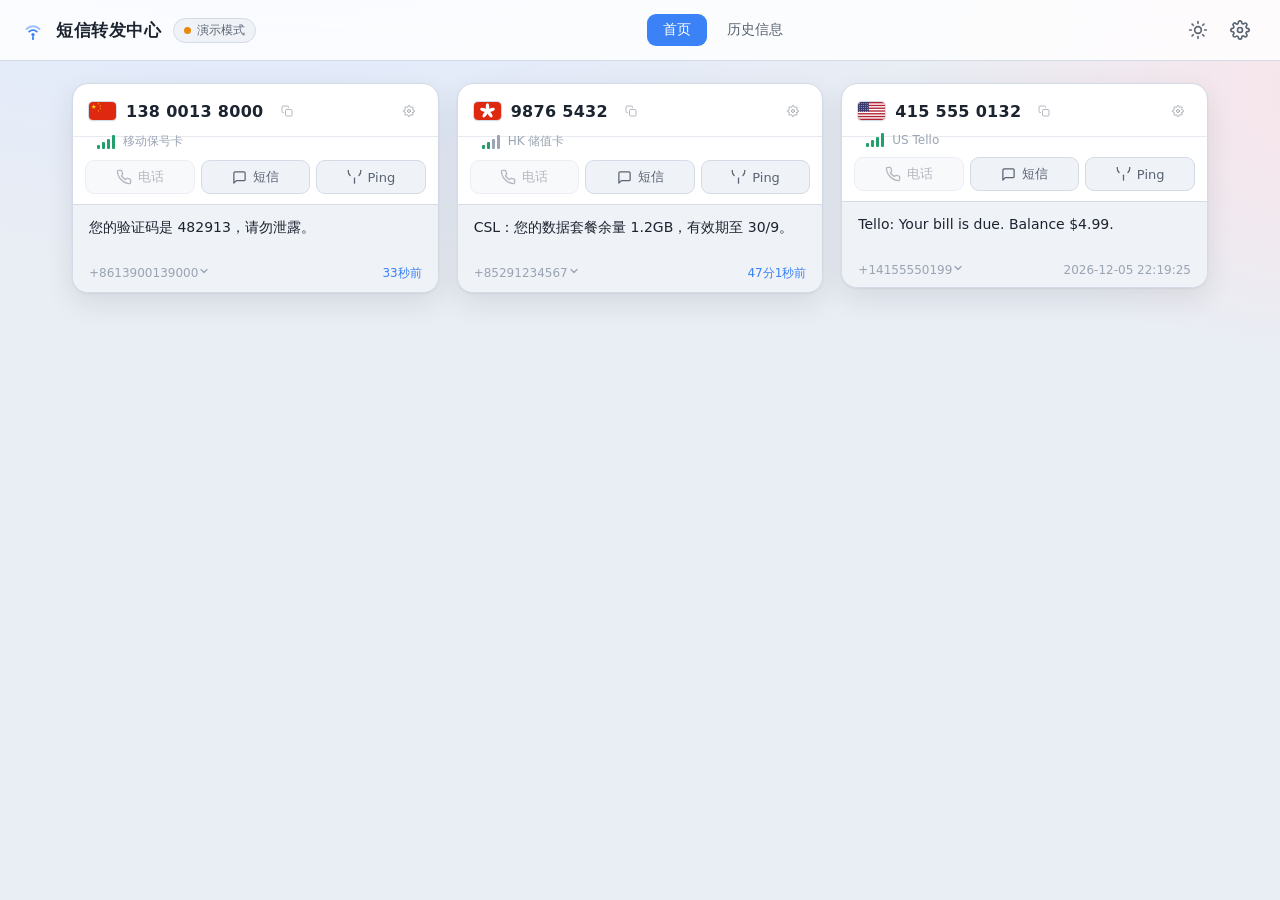
==== web/demo.html @ c720737f "初始提交：多卡短信转发服务（Go）" ====
<!DOCTYPE html>
<html lang="zh-CN">
<head>
  <meta charset="UTF-8">
  <meta name="viewport" content="width=device-width, initial-scale=1.0">
  <title>短信转发中心（演示）</title>
  <link rel="stylesheet" href="style.css">
  <link rel="icon" href="data:image/svg+xml,%3Csvg xmlns='http://www.w3.org/2000/svg' viewBox='0 0 64 64'%3E%3Crect width='64' height='64' rx='14' fill='%233b82f6'/%3E%3Cg fill='none' stroke='%23fff' stroke-width='4' stroke-linecap='round'%3E%3Cpath d='M20 29a17 17 0 0 1 24 0'/%3E%3Cpath d='M13 22a27 27 0 0 1 38 0' opacity='.55'/%3E%3C/g%3E%3Ccircle cx='32' cy='35' r='5' fill='%23fff'/%3E%3Cpath d='M32 40v14' stroke='%23fff' stroke-width='4' stroke-linecap='round'/%3E%3C/svg%3E">
</head>
<body>
  <header class="topbar">
    <div class="topbar-left">
      <span class="logo"><svg viewBox="0 0 24 24" fill="none" stroke="currentColor" stroke-width="2" stroke-linecap="round"><path d="M4.9 10.9a10 10 0 0 1 14.2 0" opacity=".5"/><path d="M7.8 13.8a6 6 0 0 1 8.4 0"/><circle cx="12" cy="17" r="1.8" fill="currentColor" stroke="none"/><path d="M12 19.5v2.5"/></svg></span>
      <h1>短信转发中心</h1>
      <span class="conn-badge" id="connBadge" title="后端连接状态"><span class="dot"></span>演示模式</span>
    </div>
    <nav class="topbar-tabs">
      <a class="tab active" href="./demo.html">首页</a>
      <a class="tab" href="./demo-history.html">历史信息</a>
    </nav>
    <div class="topbar-right">
      <button class="icon-btn" id="themeBtn" title="切换明暗主题">
        <svg class="icon-sun" viewBox="0 0 24 24" fill="none" stroke="currentColor" stroke-width="2" stroke-linecap="round"><circle cx="12" cy="12" r="4"/><path d="M12 2v2M12 20v2M4.93 4.93l1.41 1.41M17.66 17.66l1.41 1.41M2 12h2M20 12h2M4.93 19.07l1.41-1.41M17.66 6.34l1.41-1.41"/></svg>
        <svg class="icon-moon" viewBox="0 0 24 24" fill="none" stroke="currentColor" stroke-width="2" stroke-linecap="round" stroke-linejoin="round"><path d="M21 12.79A9 9 0 1 1 11.21 3 7 7 0 0 0 21 12.79z"/></svg>
      </button>
      <button class="icon-btn" id="settingsBtn" title="设置">
        <svg viewBox="0 0 24 24" fill="none" stroke="currentColor" stroke-width="2" stroke-linecap="round" stroke-linejoin="round"><circle cx="12" cy="12" r="3"/><path d="M19.4 15a1.65 1.65 0 0 0 .33 1.82l.06.06a2 2 0 1 1-2.83 2.83l-.06-.06a1.65 1.65 0 0 0-1.82-.33 1.65 1.65 0 0 0-1 1.51V21a2 2 0 1 1-4 0v-.09A1.65 1.65 0 0 0 9 19.4a1.65 1.65 0 0 0-1.82.33l-.06.06a2 2 0 1 1-2.83-2.83l.06-.06a1.65 1.65 0 0 0 .33-1.82 1.65 1.65 0 0 0-1.51-1H3a2 2 0 1 1 0-4h.09A1.65 1.65 0 0 0 4.6 9a1.65 1.65 0 0 0-.33-1.82l-.06-.06a2 2 0 1 1 2.83-2.83l.06.06a1.65 1.65 0 0 0 1.82.33H9a1.65 1.65 0 0 0 1-1.51V3a2 2 0 1 1 4 0v.09a1.65 1.65 0 0 0 1 1.51 1.65 1.65 0 0 0 1.82-.33l.06-.06a2 2 0 1 1 2.83 2.83l-.06.06a1.65 1.65 0 0 0-.33 1.82V9a1.65 1.65 0 0 0 1.51 1H21a2 2 0 1 1 0 4h-.09a1.65 1.65 0 0 0-1.51 1z"/></svg>
      </button>
    </div>
  </header>

  <main id="main">
    <div class="card-grid" id="cardGrid"></div>
    <div class="empty-hint" id="emptyHint" hidden>暂无卡片，插入模块后将自动检测添加</div>
  </main>

  <!-- 发送短信弹窗 -->
  <div class="modal-backdrop" id="smsModal" hidden>
    <div class="modal">
      <div class="modal-head"><h2 id="smsModalTitle">发送短信</h2><button class="icon-btn close-btn" data-close="smsModal">✕</button></div>
      <div class="modal-body">
        <label class="field"><span>发件卡</span><span class="from-card"><span class="flag" id="smsFromFlag"></span><input id="smsFrom" readonly></span></label>
        <label class="field"><span>收件人号码</span><input id="smsTo" type="tel" placeholder="如 13800138000 或 +85212345678"></label>
        <label class="field"><span>短信内容</span><textarea id="smsText" rows="4" placeholder="输入短信内容（70 字以内为单条计费）"></textarea></label>
        <p class="field-tip" id="smsCounter">0 字 · 1 条短信</p>
      </div>
      <div class="modal-foot"><button class="btn ghost" data-close="smsModal">取消</button><button class="btn primary" id="smsSendBtn">发送</button></div>
    </div>
  </div>

  <!-- Ping 测试弹窗 -->
  <div class="modal-backdrop" id="pingModal" hidden>
    <div class="modal">
      <div class="modal-head"><h2 id="pingModalTitle">Ping 测试</h2><button class="icon-btn close-btn" data-close="pingModal">✕</button></div>
      <div class="modal-body">
        <div class="ping-result" id="pingResult">正在激活数据连接…</div>
      </div>
      <div class="modal-foot"><button class="btn ghost" data-close="pingModal">关闭</button><button class="btn primary" id="pingRetryBtn">重新测试</button></div>
    </div>
  </div>

  <!-- 历史短信弹窗（点击“查看全部”时在小屏使用，卡片内展开为主交互） -->
  <div class="modal-backdrop" id="historyModal" hidden>
    <div class="modal modal-wide">
      <div class="modal-head"><h2 id="historyModalTitle">历史短信</h2><button class="icon-btn close-btn" data-close="historyModal">✕</button></div>
      <div class="modal-body"><div class="history-list" id="historyList"></div></div>
    </div>
  </div>

  <!-- 设置弹窗 -->
  <div class="modal-backdrop" id="settingsModal" hidden>
    <div class="modal modal-wide">
      <div class="modal-head"><h2>设置</h2><button class="icon-btn close-btn" data-close="settingsModal">✕</button></div>
      <div class="modal-body">
        <div class="tabs">
          <button class="tab active" data-tab="tabPush">推送通道</button>
          <button class="tab" data-tab="tabSystem">系统</button>
        </div>

        <section id="tabPush" class="tab-pane active">
          <div class="channel-list" id="channelList"></div>
          <button class="btn ghost add-btn" id="addChannelBtn">＋ 添加通道</button>
        </section>

        <section id="tabSystem" class="tab-pane">
          <label class="field"><span>管理员指令说明</span>
            <div class="cmd-help">
              <p>用管理员号码向本卡发送短信即可远程控制：</p>
              <p><code>SMS:号码:内容</code> — 通过该卡转发发送短信</p>
              <p><code>RESET</code> — 重启设备</p>
            </div>
          </label>
          <button class="btn danger" id="rebootBtn">重启程序</button>
        </section>
      </div>
      <div class="modal-foot"><button class="btn ghost" data-close="settingsModal">取消</button><button class="btn primary" id="saveSettingsBtn">保存全部</button></div>
    </div>
  </div>

  <!-- 单卡设置弹窗（首页卡片齿轮进入） -->
  <div class="modal-backdrop" id="cardCfgModal" hidden>
    <div class="modal">
      <div class="modal-head"><h2 id="cardCfgTitle">卡片设置</h2><button class="icon-btn close-btn" data-close="cardCfgModal">✕</button></div>
      <div class="modal-body">
        <div class="cfg-grid" id="cardCfgGrid"></div>
      </div>
      <div class="modal-foot"><button class="btn danger" id="cardDelBtn">删除卡片</button><span class="spacer"></span><button class="btn ghost" data-close="cardCfgModal">取消</button><button class="btn primary" id="cardSaveBtn">保存</button></div>
    </div>
  </div>

  <!-- Toast -->
  <div class="toast-wrap" id="toastWrap"></div>

  <script src="demo.js"></script>
  <script src="app.js"></script>
</body>
</html>
---- web/style.css ----
/* ===== 主题变量 ===== */
:root {
  color-scheme: light;
  --bg: #e9edf4;
  --bg-grad: radial-gradient(1200px 600px at 20% -10%, #dfe9ff 0%, transparent 60%),
             radial-gradient(900px 500px at 110% 10%, #fbe4e9 0%, transparent 55%);
  --surface: #ffffff;
  --surface-2: #eff2f7;
  --text: #1c2430;
  --text-2: #5a6472;
  --text-3: #9aa4b2;
  --border: #d3dbe6;
  --primary: #3b82f6;
  --primary-hover: #2f6ee0;
  --danger: #e5484d;
  --success: #22a06b;
  --warn: #e8890c;
  --shadow: 0 1px 2px rgba(28, 36, 48, .06), 0 10px 28px rgba(28, 36, 48, .10);
  --shadow-lift: 0 2px 6px rgba(28, 36, 48, .08), 0 16px 40px rgba(28, 36, 48, .13);
  --bubble-in: #eef2f7;
  --bubble-out: #dbeafe;
  --glow: 0 0 0 3px rgba(59, 130, 246, .18);
}

html[data-theme="dark"] {
  color-scheme: dark;
  --bg: #0f141b;
  --bg-grad: radial-gradient(1200px 600px at 20% -10%, #16202e 0%, transparent 60%),
             radial-gradient(900px 500px at 110% 10%, #241a22 0%, transparent 55%);
  --surface: #171e28;
  --surface-2: #1d2532;
  --text: #e8edf4;
  --text-2: #aab4c2;
  --text-3: #67717f;
  --border: #27303e;
  --primary: #4d8dff;
  --primary-hover: #6b9eff;
  --danger: #f26669;
  --success: #34b37d;
  --warn: #f0a24a;
  --shadow: 0 1px 2px rgba(0, 0, 0, .3), 0 8px 24px rgba(0, 0, 0, .35);
  --shadow-lift: 0 2px 6px rgba(0, 0, 0, .35), 0 16px 40px rgba(0, 0, 0, .5);
  --bubble-in: #222b38;
  --bubble-out: #1d3a63;
  --glow: 0 0 0 3px rgba(77, 141, 255, .22);
}

/* ===== 基础 ===== */
* { box-sizing: border-box; }
[hidden] { display: none !important; }
html { height: 100%; }
body {
  margin: 0;
  min-height: 100%;
  background: var(--bg-grad), var(--bg);
  background-attachment: fixed;
  color: var(--text);
  font-family: system-ui, -apple-system, "Segoe UI", "PingFang SC", "Noto Sans SC", "Microsoft YaHei", sans-serif;
  transition: background-color .25s, color .25s;
  -webkit-font-smoothing: antialiased;
}
button { font: inherit; cursor: pointer; }
input, textarea { font: inherit; color: inherit; }

/* ===== 顶栏 ===== */
.topbar {
  position: sticky; top: 0; z-index: 50;
  display: flex; justify-content: space-between; align-items: center;
  padding: 12px 22px;
  background: color-mix(in srgb, var(--surface) 82%, transparent);
  backdrop-filter: blur(14px);
  border-bottom: 1px solid var(--border);
}
.topbar-left { display: flex; align-items: center; gap: 12px; }
.logo { display: inline-flex; color: var(--primary); }
.logo svg { width: 22px; height: 22px; }
.topbar h1 { font-size: 17px; font-weight: 700; margin: 0; letter-spacing: .5px; }
.conn-badge {
  display: inline-flex; align-items: center; gap: 6px;
  font-size: 12px; color: var(--text-2);
  background: var(--surface-2); border: 1px solid var(--border);
  padding: 3px 10px; border-radius: 99px;
}
.conn-badge .dot { width: 7px; height: 7px; border-radius: 50%; background: var(--warn); }
.conn-badge.online .dot { background: var(--success); box-shadow: 0 0 6px var(--success); }
.topbar-right { display: flex; gap: 6px; }

/* ===== 顶栏导航 Tab（首页 / 历史信息） ===== */
.topbar-tabs { display: flex; gap: 4px; margin-left: 10px; }
.topbar-tabs .tab { text-decoration: none; }

.icon-btn {
  display: inline-flex; align-items: center; justify-content: center;
  width: 36px; height: 36px; border-radius: 10px;
  background: transparent; color: var(--text-2);
  border: 1px solid transparent;
  transition: all .15s;
}
.icon-btn:hover { background: var(--surface-2); color: var(--text); }
.icon-btn svg { width: 20px; height: 20px; }

html[data-theme="dark"] .icon-sun { display: none; }
html:not([data-theme="dark"]) .icon-moon { display: none; }

/* ===== 统计条（已移除） ===== */

/* ===== 卡片网格 ===== */
main { max-width: 1180px; margin: 0 auto; padding: 22px 22px 48px; }
.card-grid {
  display: grid;
  grid-template-columns: repeat(auto-fill, minmax(340px, 1fr));
  gap: 18px;
  align-items: start; /* 禁止同行卡片等高拉伸：展开一张时其余卡片保持自身高度 */
}
.empty-hint { text-align: center; color: var(--text-3); padding: 60px 0; }

.phone-card {
  background: var(--surface);
  border: 1px solid var(--border);
  border-radius: 16px;
  box-shadow: var(--shadow);
  overflow: hidden;
  display: flex; flex-direction: column;
  transition: box-shadow .2s, transform .2s, border-color .2s;
}
.phone-card:hover { box-shadow: var(--shadow-lift); transform: translateY(-2px); }
.phone-card.new-arrival { border-color: var(--primary); box-shadow: var(--shadow-lift), var(--glow); }
.phone-card.offline { opacity: .75; }

/* 卡片头（亮色主题下加一条发丝线，帮助卡片内部区块识别） */
.card-head {
  display: flex; align-items: center; gap: 10px;
  padding: 14px 16px 12px;
  border-bottom: 1px solid color-mix(in srgb, var(--border) 55%, transparent);
}
.flag { display: inline-flex; border-radius: 4px; overflow: hidden; box-shadow: 0 0 0 1px var(--border), 0 1px 2px rgba(0,0,0,.1); flex-shrink: 0; }
.flag svg { width: 27px; height: 18px; display: block; }
.card-head .spacer { flex: 1; }
.card-number {
  font-size: 16px; font-weight: 700; letter-spacing: .3px; font-variant-numeric: tabular-nums;
  white-space: nowrap; overflow: hidden; text-overflow: ellipsis; min-width: 0;
}
.copy-btn {
  width: 26px; height: 26px; border-radius: 7px;
  opacity: .45; flex-shrink: 0;
}
.copy-btn svg { width: 14px; height: 14px; }
.copy-btn:hover { opacity: 1; color: var(--primary); background: var(--surface-2); }
/* 副行：信号格 + 备注标签（不与号码挤一行） */
.card-sub {
  display: flex; align-items: center; gap: 8px;
  padding: 0 16px 10px;
  margin-top: -4px;
}
.card-label {
  font-size: 12px; color: var(--text-3);
  white-space: nowrap; overflow: hidden; text-overflow: ellipsis; min-width: 0;
}

.signal { margin-left: 8px; display: inline-flex; gap: 2px; align-items: flex-end; height: 14px; }
.signal i { width: 3px; border-radius: 1px; background: var(--text-3); }
.signal i:nth-child(1) { height: 4px; }
.signal i:nth-child(2) { height: 7px; }
.signal i:nth-child(3) { height: 10px; }
.signal i:nth-child(4) { height: 14px; }
.signal.s4 i, .signal.s3 i:nth-child(-n+3), .signal.s2 i:nth-child(-n+2), .signal.s1 i:nth-child(1) { background: var(--success); }

/* 操作行 */
.card-actions {
  display: flex; gap: 6px;
  padding: 0 12px 10px;
}
.act-btn {
  flex: 1;
  display: flex; align-items: center; justify-content: center; gap: 6px;
  padding: 7px 0;
  font-size: 13px;
  border-radius: 9px;
  border: 1px solid var(--border);
  background: var(--surface-2);
  color: var(--text-2);
  transition: all .15s;
}
.act-btn:hover { border-color: var(--primary); color: var(--primary); background: color-mix(in srgb, var(--primary) 8%, var(--surface-2)); }
.act-btn.disabled { opacity: .45; cursor: not-allowed; }
.act-btn.disabled:hover { border-color: var(--border); color: var(--text-2); }
.act-btn svg { width: 15px; height: 15px; }
.act-btn .phone-ico { width: 16px; height: 16px; }

/* 短信框体（点击展开） */
.sms-box {
  border-top: 1px solid var(--border);
  background: var(--surface-2);
  cursor: pointer;
  transition: background .15s;
}
.sms-box:hover { background: color-mix(in srgb, var(--primary) 4%, var(--surface-2)); }
.sms-preview {
  padding: 12px 16px 10px;
}
.sms-preview-text {
  font-size: 14px; line-height: 1.5;
  display: -webkit-box; -webkit-line-clamp: 2; -webkit-box-orient: vertical;
  overflow: hidden; min-height: 42px;
  color: var(--text);
}
.sms-preview-meta {
  display: flex; justify-content: space-between; align-items: baseline;
  margin-top: 6px;
}
.sms-preview-from { font-size: 12px; color: var(--text-3); }
.sms-preview-time {
  font-size: 12px; color: var(--text-3);
  font-variant-numeric: tabular-nums;
  text-align: right;
}
.sms-preview-time.fresh { color: var(--primary); }

/* 展开的历史列表 */
.history-panel { display: none; }
.sms-box.expanded .history-panel { display: block; }
.sms-box.expanded .sms-preview .chevron { transform: rotate(180deg); }
.chevron { transition: transform .2s; display: inline-flex; }
.chevron svg { width: 12px; height: 12px; }

.history-panel {
  max-height: 300px; overflow-y: auto;
  border-top: 1px dashed var(--border);
  padding: 10px 14px;
  background: var(--surface);
  cursor: default;
}
.hist-item {
  display: flex; flex-direction: column;
  padding: 8px 10px; margin-bottom: 8px;
  border-radius: 10px;
  background: var(--bubble-in);
  animation: fadeIn .25s ease;
}
.hist-item.out { align-items: flex-end; background: var(--bubble-out); }
.hist-item .h-text { font-size: 13px; line-height: 1.45; word-break: break-all; }
.hist-item .h-meta { font-size: 11px; color: var(--text-3); margin-top: 4px; font-variant-numeric: tabular-nums; }
@keyframes fadeIn { from { opacity: 0; transform: translateY(4px); } to { opacity: 1; transform: none; } }
.hist-empty { text-align: center; color: var(--text-3); font-size: 12px; padding: 14px 0; }

/* 展开面板右下角「查看更多」→ 历史消息页 */
.hist-more {
  display: block; text-align: right;
  padding: 2px 10px 8px;
  font-size: 12px; color: var(--primary);
  text-decoration: none;
}
.hist-more:hover { text-decoration: underline; }

/* ===== 弹窗 ===== */
.modal-backdrop {
  position: fixed; inset: 0; z-index: 100;
  background: rgba(10, 14, 20, .45);
  backdrop-filter: blur(4px);
  display: flex; align-items: center; justify-content: center;
  padding: 20px;
  animation: fadeIn .18s ease;
}
.modal {
  width: 100%; max-width: 440px;
  max-height: calc(100vh - 60px);
  display: flex; flex-direction: column;
  background: var(--surface);
  border: 1px solid var(--border);
  border-radius: 16px;
  box-shadow: var(--shadow-lift);
}
.modal-wide { max-width: 640px; }
.modal-head {
  display: flex; justify-content: space-between; align-items: center;
  padding: 16px 20px 12px;
  border-bottom: 1px solid var(--border);
}
.modal-head h2 { margin: 0; font-size: 16px; font-weight: 700; }
.modal-body { padding: 16px 20px; overflow-y: auto; }
.modal-foot {
  display: flex; justify-content: flex-end; align-items: center; gap: 10px;
  padding: 12px 20px 16px;
  border-top: 1px solid var(--border);
}
.modal-foot .spacer { flex: 1; }
/* 首页卡片齿轮：卡片设置入口（card-label 自带 margin-left:auto 把两者推到右侧） */
.gear-btn { opacity: .55; flex-shrink: 0; }
.gear-btn:hover { opacity: 1; color: var(--primary); }
.gear-btn svg { width: 16px; height: 16px; }
.card-head .gear-btn { width: 26px; height: 26px; border-radius: 7px; }
.card-head .gear-btn svg { width: 14px; height: 14px; }

.field { display: flex; flex-direction: column; gap: 6px; margin-bottom: 14px; }
.field > span { font-size: 13px; color: var(--text-2); }
.field input, .field textarea, .field select {
  padding: 9px 12px;
  border-radius: 10px;
  border: 1px solid var(--border);
  background: var(--surface-2);
  outline: none;
  transition: border-color .15s, box-shadow .15s;
}
.field input:focus, .field textarea:focus, .field select:focus { border-color: var(--primary); box-shadow: var(--glow); }
.field input[readonly] { opacity: .7; }
.field-tip { font-size: 12px; color: var(--text-3); margin: -6px 0 10px; }

.from-card { display: flex; align-items: center; gap: 8px; }
.from-card input { flex: 1; }
.from-card .flag svg { width: 24px; height: 16px; }

.btn {
  padding: 9px 20px; border-radius: 10px; border: 1px solid transparent;
  font-size: 14px; font-weight: 500;
  transition: all .15s;
}
.btn.primary { background: var(--primary); color: #fff; }
.btn.primary:hover { background: var(--primary-hover); }
.btn.ghost { background: var(--surface-2); border-color: var(--border); color: var(--text-2); }
.btn.ghost:hover { color: var(--text); border-color: var(--text-3); }
.btn.danger { background: transparent; border-color: var(--danger); color: var(--danger); }
.btn.danger:hover { background: var(--danger); color: #fff; }

/* Ping 结果 */
.ping-result {
  background: var(--surface-2); border: 1px solid var(--border);
  border-radius: 12px; padding: 18px;
  font-size: 14px; line-height: 2;
  font-variant-numeric: tabular-nums;
  white-space: pre-wrap;
}
.ping-result.ok { border-color: var(--success); }
.ping-result.fail { border-color: var(--danger); }

/* 历史弹窗列表 */
.history-list { max-height: 60vh; overflow-y: auto; }

/* ===== 设置页 ===== */
.tabs { display: flex; gap: 6px; margin-bottom: 16px; border-bottom: 1px solid var(--border); padding-bottom: 10px; }
.tab {
  padding: 7px 16px; border-radius: 9px;
  background: transparent; border: none; color: var(--text-2); font-size: 14px;
  transition: all .15s;
}
.tab:hover { background: var(--surface-2); color: var(--text); }
.tab.active { background: var(--primary); color: #fff; }
.tab-pane { display: none; }
.tab-pane.active { display: block; }

.chan-item {
  background: var(--surface-2);
  border: 1px solid var(--border);
  border-radius: 12px;
  padding: 14px;
  margin-bottom: 12px;
}
.chan-head {
  display: flex; align-items: center; gap: 10px; margin-bottom: 10px;
}
.chan-head .ico { font-size: 18px; }
.chan-head b { font-size: 14px; }
.chan-head .spacer { flex: 1; }
.cfg-grid, .chan-grid {
  display: grid; grid-template-columns: minmax(0, 1fr) minmax(0, 1fr); gap: 10px;
}
.cfg-grid .field, .chan-grid .field { margin-bottom: 0; }
.cfg-grid .field.wide, .chan-grid .field.wide { grid-column: 1 / -1; }

.chan-type {
  display: flex; align-items: center; gap: 8px; font-weight: 600; font-size: 14px;
}
/* 通道类型下拉：不在 .field 容器内，需单独样式（否则是原生裸样式，暗色主题下尤其突兀） */
.chan-type select {
  padding: 6px 10px; border-radius: 9px;
  border: 1px solid var(--border); background: var(--surface-2); color: inherit;
  font: inherit;
  outline: none; transition: border-color .15s, box-shadow .15s;
}
.chan-type select:hover { border-color: var(--text-3); }
.chan-type select:focus { border-color: var(--primary); box-shadow: var(--glow); }
.toggle {
  position: relative; width: 38px; height: 22px; border-radius: 99px;
  background: var(--text-3); border: none; padding: 0;
  transition: background .2s; flex-shrink: 0;
}
.toggle::after {
  content: ""; position: absolute; top: 3px; left: 3px;
  width: 16px; height: 16px; border-radius: 50%;
  background: #fff; transition: left .2s;
  box-shadow: 0 1px 3px rgba(0, 0, 0, .25);
}
.toggle.on { background: var(--success); }
.toggle.on::after { left: 19px; }

.add-btn { width: 100%; }

.cmd-help {
  background: var(--surface-2); border: 1px solid var(--border);
  border-radius: 10px; padding: 10px 14px; font-size: 13px; color: var(--text-2);
}
.cmd-help p { margin: 4px 0; }
.cmd-help code {
  background: color-mix(in srgb, var(--primary) 12%, var(--surface));
  color: var(--primary); padding: 1px 6px; border-radius: 5px; font-size: 12px;
}

/* ===== Toast ===== */
.toast-wrap {
  position: fixed; bottom: 24px; left: 50%; transform: translateX(-50%);
  display: flex; flex-direction: column; gap: 8px; z-index: 200;
}
.toast {
  padding: 10px 20px; border-radius: 10px;
  background: var(--text); color: var(--bg);
  font-size: 14px; box-shadow: var(--shadow-lift);
  animation: toastIn .25s ease;
  max-width: 80vw;
}
.toast.success { background: var(--success); color: #fff; }
.toast.error { background: var(--danger); color: #fff; }
@keyframes toastIn { from { opacity: 0; transform: translateY(10px); } to { opacity: 1; transform: none; } }

/* ===== 响应式 ===== */
@media (max-width: 640px) {
  main { padding: 14px 14px 40px; }
  .card-grid { grid-template-columns: 1fr; }
  .topbar { padding: 10px 14px; }
  .conn-badge { display: none; }
}

/* ===== 滚动条 ===== */
::-webkit-scrollbar { width: 8px; height: 8px; }
::-webkit-scrollbar-thumb { background: var(--text-3); border-radius: 4px; opacity: .4; }
::-webkit-scrollbar-track { background: transparent; }
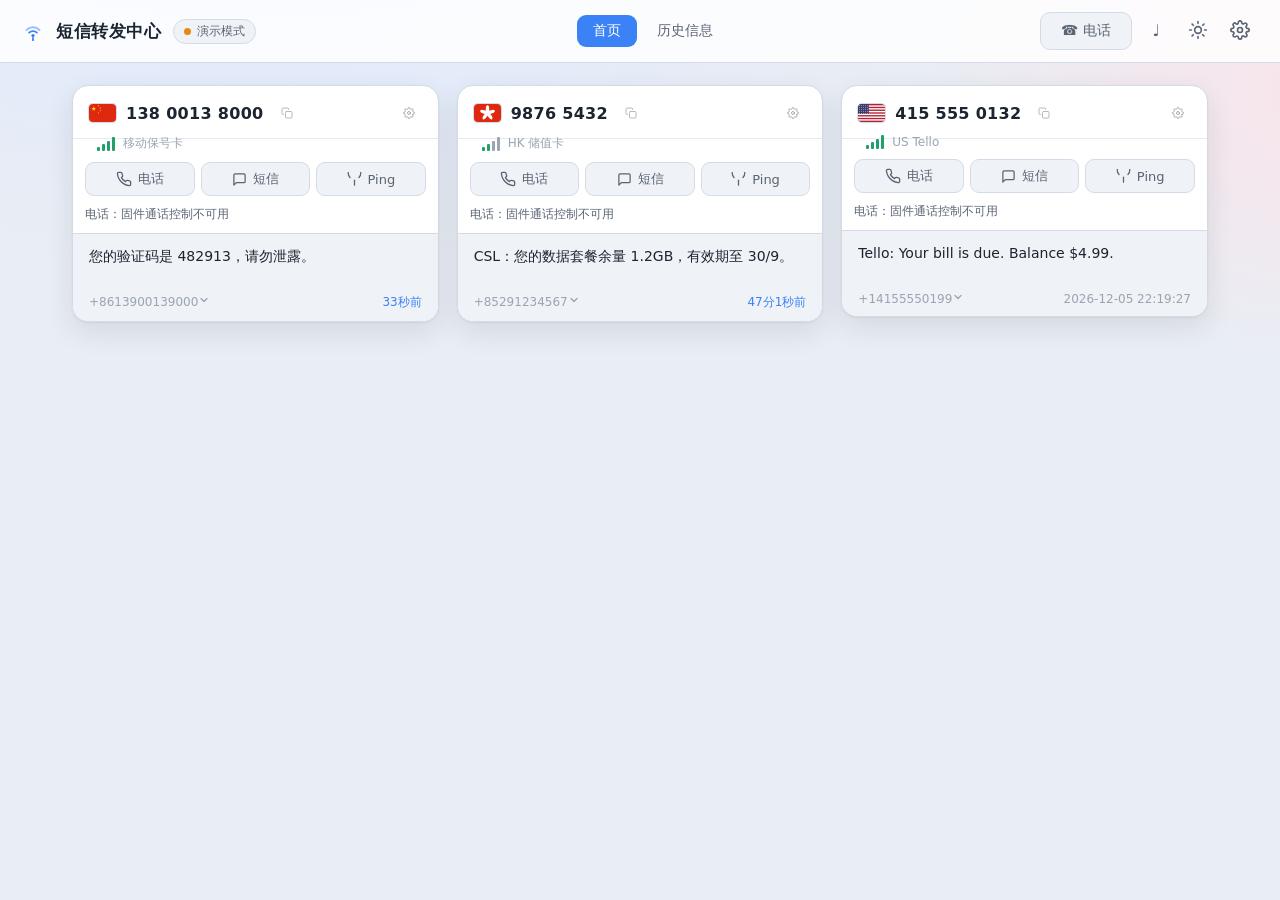
==== commit d1e598d8: "实现 ML307A 网页通话、USB 双向音频与持续静音保活 增加拨号、接听、挂断和来电界面，接入 USB 诊断音频收听及受限固件的实时麦克风上行。通话期间缺少语音时持续补静音，支持断线恢复、静音保留" ====
--- a/web/demo.html
+++ b/web/demo.html
@@ -19,6 +19,8 @@
       <a class="tab" href="./demo-history.html">历史信息</a>
     </nav>
     <div class="topbar-right">
+      <button class="btn ghost top-phone-btn" id="openPhoneBtn">☎ 电话</button>
+      <button class="icon-btn" id="callRingerBtn" title="开启来电提示音" aria-label="开启来电提示音" aria-pressed="false">♩</button>
       <button class="icon-btn" id="themeBtn" title="切换明暗主题">
         <svg class="icon-sun" viewBox="0 0 24 24" fill="none" stroke="currentColor" stroke-width="2" stroke-linecap="round"><circle cx="12" cy="12" r="4"/><path d="M12 2v2M12 20v2M4.93 4.93l1.41 1.41M17.66 17.66l1.41 1.41M2 12h2M20 12h2M4.93 19.07l1.41-1.41M17.66 6.34l1.41-1.41"/></svg>
         <svg class="icon-moon" viewBox="0 0 24 24" fill="none" stroke="currentColor" stroke-width="2" stroke-linecap="round" stroke-linejoin="round"><path d="M21 12.79A9 9 0 1 1 11.21 3 7 7 0 0 0 21 12.79z"/></svg>
@@ -33,6 +35,49 @@
     <div class="card-grid" id="cardGrid"></div>
     <div class="empty-hint" id="emptyHint" hidden>暂无卡片，插入模块后将自动检测添加</div>
   </main>
+
+  <div class="modal-backdrop" id="callModal" hidden>
+    <div class="modal phone-modal" role="dialog" aria-modal="true" aria-labelledby="callModalTitle">
+      <div class="modal-head"><h2 id="callModalTitle">拨号通话</h2><button class="icon-btn close-btn" data-close="callModal" aria-label="最小化电话窗口" title="最小化，通话继续">✕</button></div>
+      <div class="modal-body phone-body">
+        <label class="field phone-line"><span>使用这张 SIM 拨打</span><select id="callCardSelect" aria-label="通话 SIM 卡"></select></label>
+        <div class="phone-stage" id="callStage">
+          <div class="phone-avatar" id="callAvatar" aria-hidden="true">☎</div>
+          <div class="phone-peer" id="callPeer">准备拨号</div>
+          <p id="callStatus" role="status" aria-live="polite">查询通话状态…</p>
+          <div id="callTimer" class="phone-timer">00:00</div>
+        </div>
+        <p id="callError" class="phone-error" role="alert" hidden></p>
+        <label class="field phone-number"><span class="sr-only">拨打号码</span><input id="callTo" type="tel" inputmode="tel" autocomplete="tel" maxlength="21" placeholder="输入电话号码" aria-label="拨打号码"></label>
+        <div class="phone-keypad" id="callKeypad" aria-label="拨号键盘">
+          <button type="button" data-digit="1">1<small> </small></button><button type="button" data-digit="2">2<small>ABC</small></button><button type="button" data-digit="3">3<small>DEF</small></button>
+          <button type="button" data-digit="4">4<small>GHI</small></button><button type="button" data-digit="5">5<small>JKL</small></button><button type="button" data-digit="6">6<small>MNO</small></button>
+          <button type="button" data-digit="7">7<small>PQRS</small></button><button type="button" data-digit="8">8<small>TUV</small></button><button type="button" data-digit="9">9<small>WXYZ</small></button>
+          <button type="button" data-digit="+" aria-label="国际区号加号">+<small>国际区号</small></button><button type="button" data-digit="0">0<small> </small></button><button type="button" data-digit="backspace" aria-label="删除一位">⌫<small>删除</small></button>
+        </div>
+        <div class="phone-controls">
+          <button class="phone-action phone-dial" id="callDialBtn"><span aria-hidden="true">☎</span>拨打电话</button>
+          <button class="phone-action phone-answer" id="callAnswerBtn" hidden><span aria-hidden="true">☎</span>接听</button>
+          <button class="phone-action phone-hangup" id="callHangupBtn" hidden><span aria-hidden="true">☎</span>挂断</button>
+        </div>
+        <div class="phone-audio">
+          <div class="phone-audio-controls">
+            <button class="btn ghost" id="callSpeakerBtn" aria-pressed="false">开启收听</button>
+            <button class="btn ghost" id="callMicBtn" aria-pressed="false" disabled>开启麦克风</button>
+            <label class="phone-volume">音量<input id="callVolume" type="range" min="0" max="100" value="80" aria-label="通话播放音量"></label>
+          </div>
+          <p id="callMicReason" class="phone-note" role="status" hidden></p>
+          <p id="callAudioStatus" role="status">尚未开启收听</p>
+          <p class="phone-note" id="callCapability">正在检查网页音频…</p>
+        </div>
+        <p class="phone-note phone-close-note">关闭窗口可最小化通话；挂断请使用红色按钮。页面不会自动接听或保存录音。</p>
+      </div>
+    </div>
+  </div>
+  <aside id="callDock" class="call-dock" aria-label="当前电话" hidden>
+    <button id="callDockOpen" class="call-dock-main"><span class="call-dock-icon" aria-hidden="true">☎</span><span><strong id="callDockPeer"></strong><small id="callDockStatus"></small></span></button>
+    <button class="btn primary" id="callDockAnswer" hidden>接听</button><button class="btn danger" id="callDockHangup">挂断</button>
+  </aside>
 
   <!-- 发送短信弹窗 -->
   <div class="modal-backdrop" id="smsModal" hidden>
@@ -112,6 +157,7 @@
   <div class="toast-wrap" id="toastWrap"></div>
 
   <script src="demo.js"></script>
+  <script src="callaudio.js"></script>
   <script src="app.js"></script>
 </body>
 </html>
--- a/web/style.css
+++ b/web/style.css
@@ -186,6 +186,8 @@
 .act-btn.disabled:hover { border-color: var(--border); color: var(--text-2); }
 .act-btn svg { width: 15px; height: 15px; }
 .act-btn .phone-ico { width: 16px; height: 16px; }
+.call-summary { padding: 0 12px 10px; color: var(--text-2); font-size: 12px; overflow-wrap: anywhere; }
+.act-btn.call-ringing { color: var(--success); border-color: var(--success); }
 
 /* 短信框体（点击展开） */
 .sms-box {
@@ -432,3 +434,68 @@
 ::-webkit-scrollbar { width: 8px; height: 8px; }
 ::-webkit-scrollbar-thumb { background: var(--text-3); border-radius: 4px; opacity: .4; }
 ::-webkit-scrollbar-track { background: transparent; }
+
+/* ===== 网页电话 ===== */
+.sr-only { position: absolute; width: 1px; height: 1px; padding: 0; overflow: hidden; clip: rect(0,0,0,0); white-space: nowrap; border: 0; }
+.top-phone-btn { white-space: nowrap; }
+#callRingerBtn[aria-pressed="true"] { color: var(--primary); background: var(--surface-2); }
+.phone-modal { width: min(440px, calc(100vw - 24px)); }
+.phone-body { padding: 18px 26px 20px; }
+.phone-line { margin-bottom: 12px; }
+.phone-line select { width: 100%; min-width: 0; padding: 10px 12px; border: 1px solid var(--border); border-radius: 10px; color: var(--text); background: var(--surface-2); font: inherit; }
+.phone-stage { text-align: center; padding: 14px 0 12px; }
+.phone-avatar { width: 68px; height: 68px; display: grid; place-items: center; margin: 0 auto 14px; border-radius: 50%; color: #fff; font-size: 31px; background: linear-gradient(135deg,#159fdd,#3468ef); box-shadow: 0 8px 24px #287fea30; }
+.phone-peer { font-size: 25px; font-weight: 650; letter-spacing: .5px; overflow-wrap: anywhere; }
+#callStatus { color: var(--text-2); margin: 7px 0 0; font-size: 13px; }
+.phone-timer { font-size: 21px; font-variant-numeric: tabular-nums; color: var(--primary); margin-top: 12px; }
+.phone-stage[data-state="incoming"] .phone-avatar { animation: phone-pulse 1.5s infinite; background: var(--success); }
+.phone-stage[data-state="active"] .phone-avatar { background: linear-gradient(135deg,#18b69f,#138ac6); }
+.phone-number { margin: 3px 0 12px; }
+.phone-number input { width: 100%; text-align: center; font-size: 23px; letter-spacing: 1px; padding: 9px; border: 0; border-bottom: 1px solid var(--border); border-radius: 0; background: transparent; }
+.phone-number input:focus { outline: none; border-color: var(--primary); box-shadow: none; }
+.phone-keypad { display: grid; grid-template-columns: repeat(3,1fr); gap: 5px 18px; max-width: 300px; margin: auto; }
+.phone-keypad button { border: 0; border-radius: 14px; color: var(--text); background: transparent; font-size: 24px; font-weight: 500; min-height: 54px; padding: 5px 8px; transition: background .12s; }
+.phone-keypad button:hover { background: var(--surface-2); }
+.phone-keypad button:active { background: color-mix(in srgb,var(--primary) 15%,var(--surface)); }
+.phone-keypad small { display: block; font-size: 9px; min-height: 11px; color: var(--text-3); letter-spacing: 1.5px; }
+.phone-controls { display: flex; justify-content: center; gap: 18px; margin: 18px 0 20px; }
+.phone-action { display: flex; align-items: center; justify-content: center; gap: 8px; border: 0; border-radius: 99px; padding: 14px 28px; color: #fff; font-weight: 650; min-height: 48px; transition: filter .15s,transform .15s; }
+.phone-action:hover { filter: brightness(1.07); transform: translateY(-1px); }
+.phone-action:disabled { cursor: default; opacity: .4; transform: none; }
+.phone-dial { background: linear-gradient(110deg,#119ecb,#3573eb); min-width: 220px; }
+.phone-answer { background: var(--success); }
+.phone-hangup { background: var(--danger); }
+.phone-error { font-size: 13px; border-radius: 8px; padding: 10px; color: var(--danger); background: color-mix(in srgb,var(--danger) 8%,var(--surface)); }
+.phone-audio { border-top: 1px solid var(--border); padding-top: 14px; }
+.phone-audio-controls { display: flex; flex-wrap: wrap; gap: 8px; align-items: center; justify-content: center; }
+.phone-audio-controls .btn { padding: 7px 10px; font-size: 12px; }
+.phone-audio-controls button:disabled { opacity: .5; cursor: default; }
+.phone-volume { display: flex; gap: 8px; align-items: center; font-size: 12px; color: var(--text-2); }
+.phone-volume input { width: 90px; accent-color: var(--primary); }
+#callAudioStatus { font-size: 12px; color: var(--text-2); text-align: center; margin: 12px 0 6px; }
+#callAudioStatus[data-state="playing"] { color: var(--success); }
+#callAudioStatus[data-state="error"] { color: var(--danger); }
+.phone-note { font-size: 12px; color: var(--text-2); line-height: 1.65; margin: 6px 0 0; }
+.phone-close-note { color: var(--text-3); padding-top: 8px; }
+.call-dock { position: fixed; bottom: 20px; left: 50%; transform: translateX(-50%); z-index: 90; display: flex; align-items: center; gap: 10px; padding: 12px 16px; width: min(560px,calc(100vw - 24px)); border: 1px solid var(--border); border-radius: 18px; background: var(--surface); box-shadow: var(--shadow-lift); }
+.call-dock.incoming { border-color: var(--success); }
+.call-dock-main { display: flex; gap: 12px; align-items: center; min-width: 0; flex: 1; border: 0; background: none; color: var(--text); text-align: left; padding: 0; }
+.call-dock-main>span:last-child { min-width: 0; }
+.call-dock-main strong { display: block; font-size: 13px; overflow: hidden; text-overflow: ellipsis; white-space: nowrap; }
+.call-dock-main small { display: block; font-size: 12px; color: var(--text-2); margin-top: 3px; }
+.call-dock-icon { display: grid; place-items: center; width: 40px; height: 40px; border-radius: 50%; flex-shrink: 0; font-size: 24px; color: #fff; background: var(--primary); }
+.call-dock.incoming .call-dock-icon { background: var(--success); animation: phone-pulse 1.5s infinite; }
+@keyframes phone-pulse { 50% { box-shadow: 0 0 0 9px #20a97518; } }
+@media (prefers-reduced-motion: reduce) { .phone-avatar, .call-dock-icon { animation: none !important; } }
+@media (max-width: 560px) {
+  .topbar { flex-wrap: wrap; gap: 6px; }
+  .topbar-left { flex: 1; }
+  .topbar-tabs { order: 3; width: 100%; justify-content: center; margin-left: 0; }
+  .topbar-right { gap: 2px; }
+  .top-phone-btn { padding: 6px 9px; font-size: 12px; }
+  .topbar-left { gap: 6px; }.topbar h1 { font-size: 14px; }
+  .phone-body { padding: 12px 20px 16px; }.phone-stage { padding: 8px 0; }
+  .phone-avatar { width: 54px; height: 54px; margin-bottom: 10px; font-size: 26px; }
+  .phone-keypad button { min-height: 46px; }.phone-controls { margin: 13px 0; }
+  .call-dock { bottom: 12px; padding: 10px; }.call-dock .btn { font-size: 12px; padding: 8px 10px; }
+}
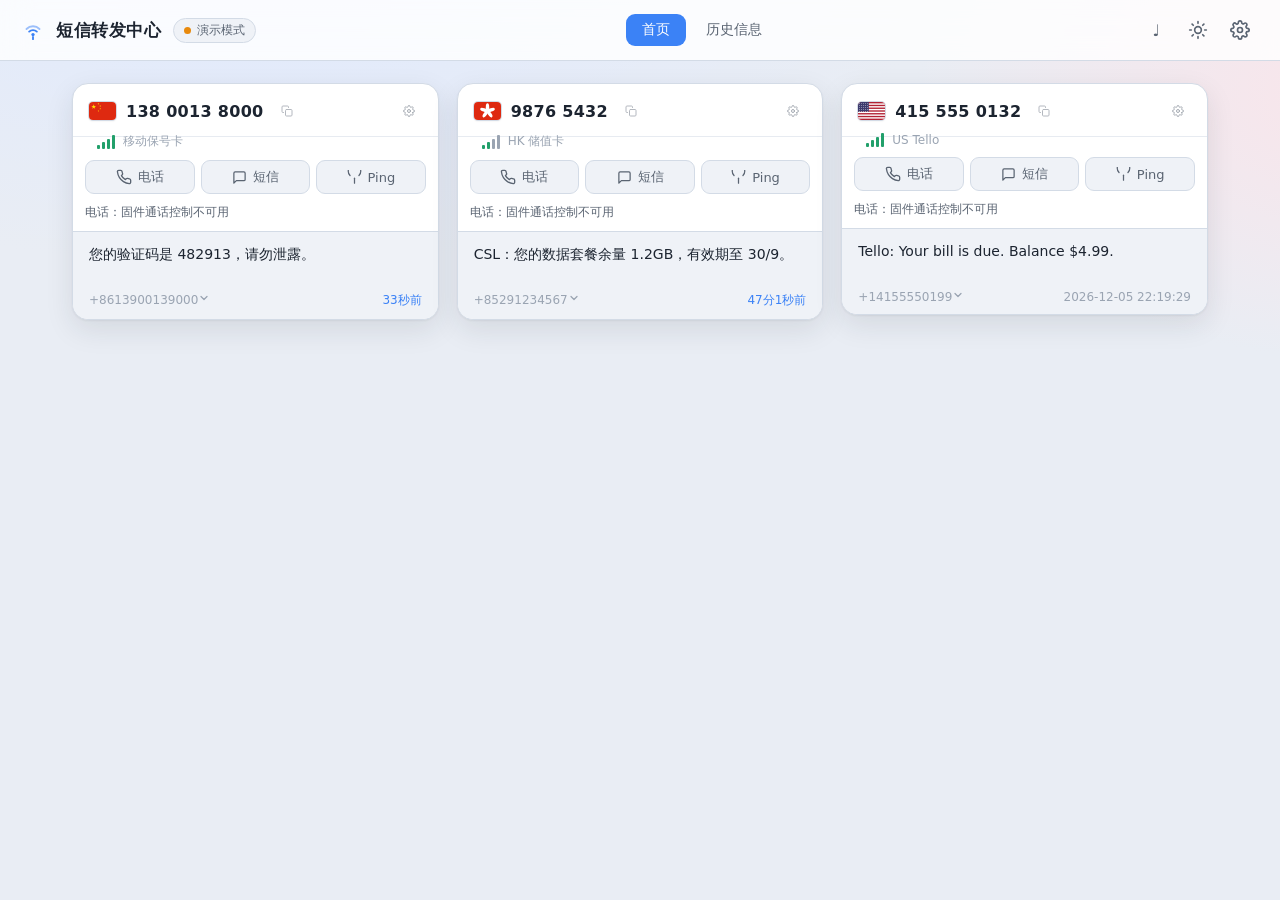
==== commit ba979957: "Add browser calling and Bark incoming-call alerts Support USB call audio, browser microphone capture" ====
--- a/web/demo.html
+++ b/web/demo.html
@@ -19,7 +19,6 @@
       <a class="tab" href="./demo-history.html">历史信息</a>
     </nav>
     <div class="topbar-right">
-      <button class="btn ghost top-phone-btn" id="openPhoneBtn">☎ 电话</button>
       <button class="icon-btn" id="callRingerBtn" title="开启来电提示音" aria-label="开启来电提示音" aria-pressed="false">♩</button>
       <button class="icon-btn" id="themeBtn" title="切换明暗主题">
         <svg class="icon-sun" viewBox="0 0 24 24" fill="none" stroke="currentColor" stroke-width="2" stroke-linecap="round"><circle cx="12" cy="12" r="4"/><path d="M12 2v2M12 20v2M4.93 4.93l1.41 1.41M17.66 17.66l1.41 1.41M2 12h2M20 12h2M4.93 19.07l1.41-1.41M17.66 6.34l1.41-1.41"/></svg>
--- a/web/style.css
+++ b/web/style.css
@@ -437,7 +437,6 @@
 
 /* ===== 网页电话 ===== */
 .sr-only { position: absolute; width: 1px; height: 1px; padding: 0; overflow: hidden; clip: rect(0,0,0,0); white-space: nowrap; border: 0; }
-.top-phone-btn { white-space: nowrap; }
 #callRingerBtn[aria-pressed="true"] { color: var(--primary); background: var(--surface-2); }
 .phone-modal { width: min(440px, calc(100vw - 24px)); }
 .phone-body { padding: 18px 26px 20px; }
@@ -445,7 +444,7 @@
 .phone-line select { width: 100%; min-width: 0; padding: 10px 12px; border: 1px solid var(--border); border-radius: 10px; color: var(--text); background: var(--surface-2); font: inherit; }
 .phone-stage { text-align: center; padding: 14px 0 12px; }
 .phone-avatar { width: 68px; height: 68px; display: grid; place-items: center; margin: 0 auto 14px; border-radius: 50%; color: #fff; font-size: 31px; background: linear-gradient(135deg,#159fdd,#3468ef); box-shadow: 0 8px 24px #287fea30; }
-.phone-peer { font-size: 25px; font-weight: 650; letter-spacing: .5px; overflow-wrap: anywhere; }
+.phone-peer { font-size: 25px; font-weight: 650; letter-spacing: .5px; white-space: nowrap; overflow: hidden; text-overflow: ellipsis; }
 #callStatus { color: var(--text-2); margin: 7px 0 0; font-size: 13px; }
 .phone-timer { font-size: 21px; font-variant-numeric: tabular-nums; color: var(--primary); margin-top: 12px; }
 .phone-stage[data-state="incoming"] .phone-avatar { animation: phone-pulse 1.5s infinite; background: var(--success); }
